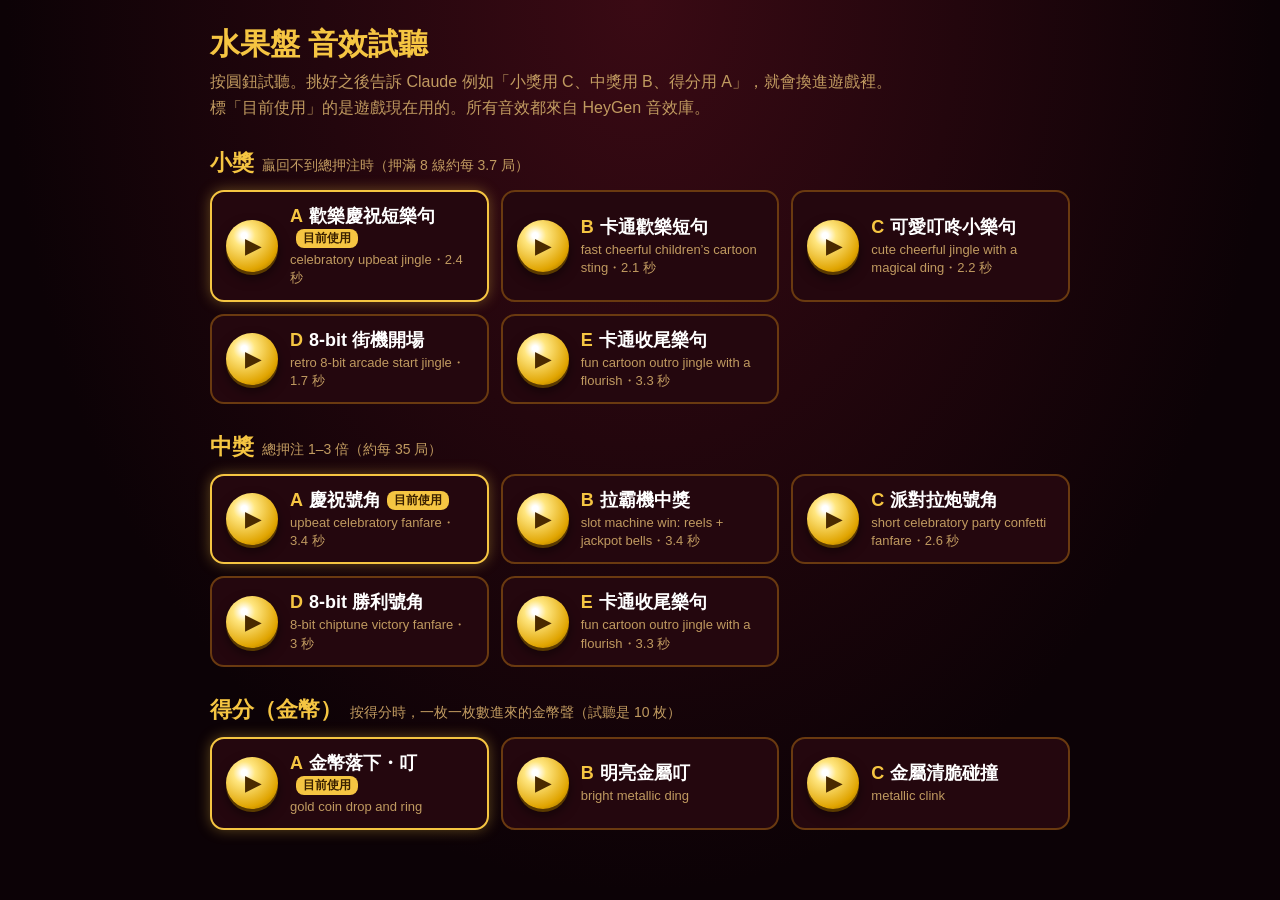
==== audition.html @ 80d3a180 "水果盤九宮格 8 線拉霸機台：HeyGen 音效、元計價、50% 中獎率 - 3×3 轉輪、8 條線、押注/押線/最大注、停1-3、比倍大小、自動、得分 - 1 分 = 10 元；押滿 8 線每 2 " ====
<!doctype html>
<html lang="zh-Hant">
<head>
  <meta charset="utf-8">
  <meta name="viewport" content="width=device-width, initial-scale=1">
  <title>水果盤 音效試聽</title>
  <link rel="icon" href="img/cherry.png">
  <style>
    :root { --gold: #f5c542; --ink: #f3e3c0; --muted: #c09a60; --card: #24070e; --line: #6a3a10; }
    * { box-sizing: border-box; }
    body {
      margin: 0;
      min-height: 100vh;
      background: radial-gradient(ellipse at top, #3a0a14, #0c0206 70%);
      color: var(--ink);
      font-family: "Microsoft JhengHei", "PingFang TC", "Noto Sans TC", sans-serif;
      padding: 24px 16px 48px;
    }
    main { max-width: 860px; margin: 0 auto; }
    h1 { margin: 0 0 4px; color: var(--gold); font-size: 30px; }
    .lead { margin: 0 0 24px; color: var(--muted); line-height: 1.6; }
    h2 { margin: 28px 0 4px; color: var(--gold); font-size: 22px; }
    h2 small { color: var(--muted); font-size: 14px; font-weight: 500; margin-left: 8px; }
    .grid { display: grid; grid-template-columns: repeat(auto-fill, minmax(250px, 1fr)); gap: 12px; margin-top: 12px; }
    .card {
      display: flex; gap: 12px; align-items: center;
      background: var(--card); border: 2px solid var(--line); border-radius: 14px; padding: 12px 14px;
    }
    .card.now { border-color: var(--gold); box-shadow: 0 0 14px rgba(245, 197, 66, .35); }
    .play {
      flex: none; width: 52px; height: 52px; border-radius: 50%; border: 0; cursor: pointer;
      background: radial-gradient(circle at 35% 30%, #fff 0 6%, #ffe680 22%, #e0a400 70%, #7a5600);
      color: #4a2a00; font-size: 20px; font-weight: 900;
      box-shadow: 0 3px 0 #5a3a00, 0 6px 12px rgba(0, 0, 0, .5);
    }
    .play.on { filter: brightness(1.25); box-shadow: 0 0 0 4px #fff3, 0 0 18px #ffd84a; }
    .play:focus-visible { outline: 3px solid #fff; outline-offset: 3px; }
    .info b { display: block; font-size: 18px; color: #fff; }
    .info b em { font-style: normal; color: var(--gold); margin-right: 6px; }
    .info > span { display: block; font-size: 13px; color: var(--muted); margin-top: 2px; line-height: 1.4; }
    .tag { display: inline-block; margin-left: 6px; padding: 1px 7px; border-radius: 8px; background: var(--gold); color: #3a2000; font-size: 12px; font-weight: 900; vertical-align: 2px; }
  </style>
</head>
<body>
  <main>
    <h1>水果盤 音效試聽</h1>
    <p class="lead">按圓鈕試聽。挑好之後告訴 Claude 例如「小獎用 C、中獎用 B、得分用 A」，就會換進遊戲裡。<br>
      標「目前使用」的是遊戲現在用的。所有音效都來自 HeyGen 音效庫。</p>
    <div id="app"></div>
  </main>

  <script>
    const SECTIONS = [
      {
        key: 'small', title: '小獎', hint: '贏回不到總押注時（押滿 8 線約每 3.7 局）', now: 'A',
        items: {
          A: ['歡樂慶祝短樂句', 'celebratory upbeat jingle・2.4 秒'],
          B: ['卡通歡樂短句', 'fast cheerful children’s cartoon sting・2.1 秒'],
          C: ['可愛叮咚小樂句', 'cute cheerful jingle with a magical ding・2.2 秒'],
          D: ['8-bit 街機開場', 'retro 8-bit arcade start jingle・1.7 秒'],
          E: ['卡通收尾樂句', 'fun cartoon outro jingle with a flourish・3.3 秒'],
        },
      },
      {
        key: 'medium', title: '中獎', hint: '總押注 1–3 倍（約每 35 局）', now: 'A',
        items: {
          A: ['慶祝號角', 'upbeat celebratory fanfare・3.4 秒'],
          B: ['拉霸機中獎', 'slot machine win: reels + jackpot bells・3.4 秒'],
          C: ['派對拉炮號角', 'short celebratory party confetti fanfare・2.6 秒'],
          D: ['8-bit 勝利號角', '8-bit chiptune victory fanfare・3 秒'],
          E: ['卡通收尾樂句', 'fun cartoon outro jingle with a flourish・3.3 秒'],
        },
      },
      {
        key: 'coin', title: '得分（金幣）', hint: '按得分時，一枚一枚數進來的金幣聲（試聽是 10 枚）', now: 'A',
        items: {
          A: ['金幣落下・叮', 'gold coin drop and ring'],
          B: ['明亮金屬叮', 'bright metallic ding'],
          C: ['金屬清脆碰撞', 'metallic clink'],
        },
      },
    ];

    let current = null;
    function stop() {
      if (!current) return;
      current.audio.pause();
      current.audio.currentTime = 0;
      current.btn.classList.remove('on');
      current.btn.textContent = '▶';
      current = null;
    }

    const app = document.getElementById('app');
    for (const sec of SECTIONS) {
      const h = document.createElement('h2');
      h.innerHTML = `${sec.title}<small>${sec.hint}</small>`;
      app.appendChild(h);
      const grid = document.createElement('div');
      grid.className = 'grid';
      for (const [letter, [name, desc]] of Object.entries(sec.items)) {
        const card = document.createElement('div');
        card.className = 'card' + (letter === sec.now ? ' now' : '');
        const btn = document.createElement('button');
        btn.className = 'play';
        btn.textContent = '▶';
        btn.setAttribute('aria-label', `播放 ${sec.title} ${letter}`);
        const audio = new Audio(`sfx/audition/${sec.key}_${letter}.mp3`);
        audio.preload = 'auto';
        audio.addEventListener('ended', () => { if (current && current.audio === audio) stop(); });
        btn.addEventListener('click', () => {
          const same = current && current.audio === audio;
          stop();
          if (same) return;
          audio.play();
          btn.classList.add('on');
          btn.textContent = '■';
          current = { audio, btn };
        });
        const info = document.createElement('div');
        info.className = 'info';
        info.innerHTML = `<b><em>${letter}</em>${name}${letter === sec.now ? '<span class="tag">目前使用</span>' : ''}</b><span>${desc}</span>`;
        card.append(btn, info);
        grid.appendChild(card);
      }
      app.appendChild(grid);
    }
  </script>
</body>
</html>
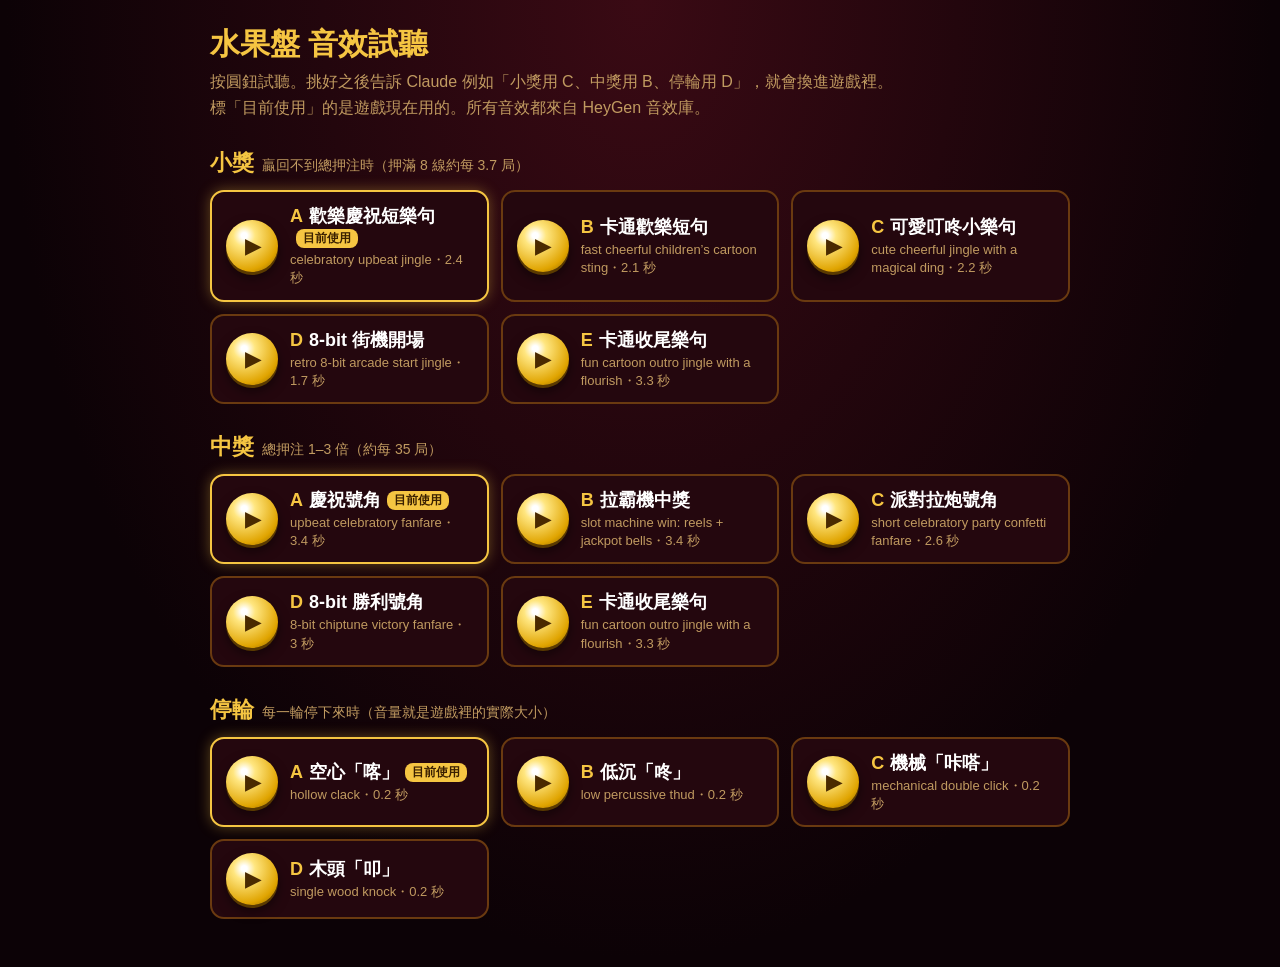
==== commit ee557d55: "立體街機按鈕、入金逐步加速、小瑪莉金幣聲、停輪聲改小聲 - 圓形按鈕改成白色底座＋透明壓克力環＋圓柱按鈕帽的立體街機按鈕（紅、黃、綠、藍），按下會沉進去 - 得分入金一開始一分一分慢慢數、越數越快，大" ====
--- a/audition.html
+++ b/audition.html
@@ -44,7 +44,7 @@
 <body>
   <main>
     <h1>水果盤 音效試聽</h1>
-    <p class="lead">按圓鈕試聽。挑好之後告訴 Claude 例如「小獎用 C、中獎用 B、得分用 A」，就會換進遊戲裡。<br>
+    <p class="lead">按圓鈕試聽。挑好之後告訴 Claude 例如「小獎用 C、中獎用 B、停輪用 D」，就會換進遊戲裡。<br>
       標「目前使用」的是遊戲現在用的。所有音效都來自 HeyGen 音效庫。</p>
     <div id="app"></div>
   </main>
@@ -72,11 +72,12 @@
         },
       },
       {
-        key: 'coin', title: '得分（金幣）', hint: '按得分時，一枚一枚數進來的金幣聲（試聽是 10 枚）', now: 'A',
+        key: 'reelstop', title: '停輪', hint: '每一輪停下來時（音量就是遊戲裡的實際大小）', now: 'A',
         items: {
-          A: ['金幣落下・叮', 'gold coin drop and ring'],
-          B: ['明亮金屬叮', 'bright metallic ding'],
-          C: ['金屬清脆碰撞', 'metallic clink'],
+          A: ['空心「喀」', 'hollow clack・0.2 秒'],
+          B: ['低沉「咚」', 'low percussive thud・0.2 秒'],
+          C: ['機械「咔嗒」', 'mechanical double click・0.2 秒'],
+          D: ['木頭「叩」', 'single wood knock・0.2 秒'],
         },
       },
     ];
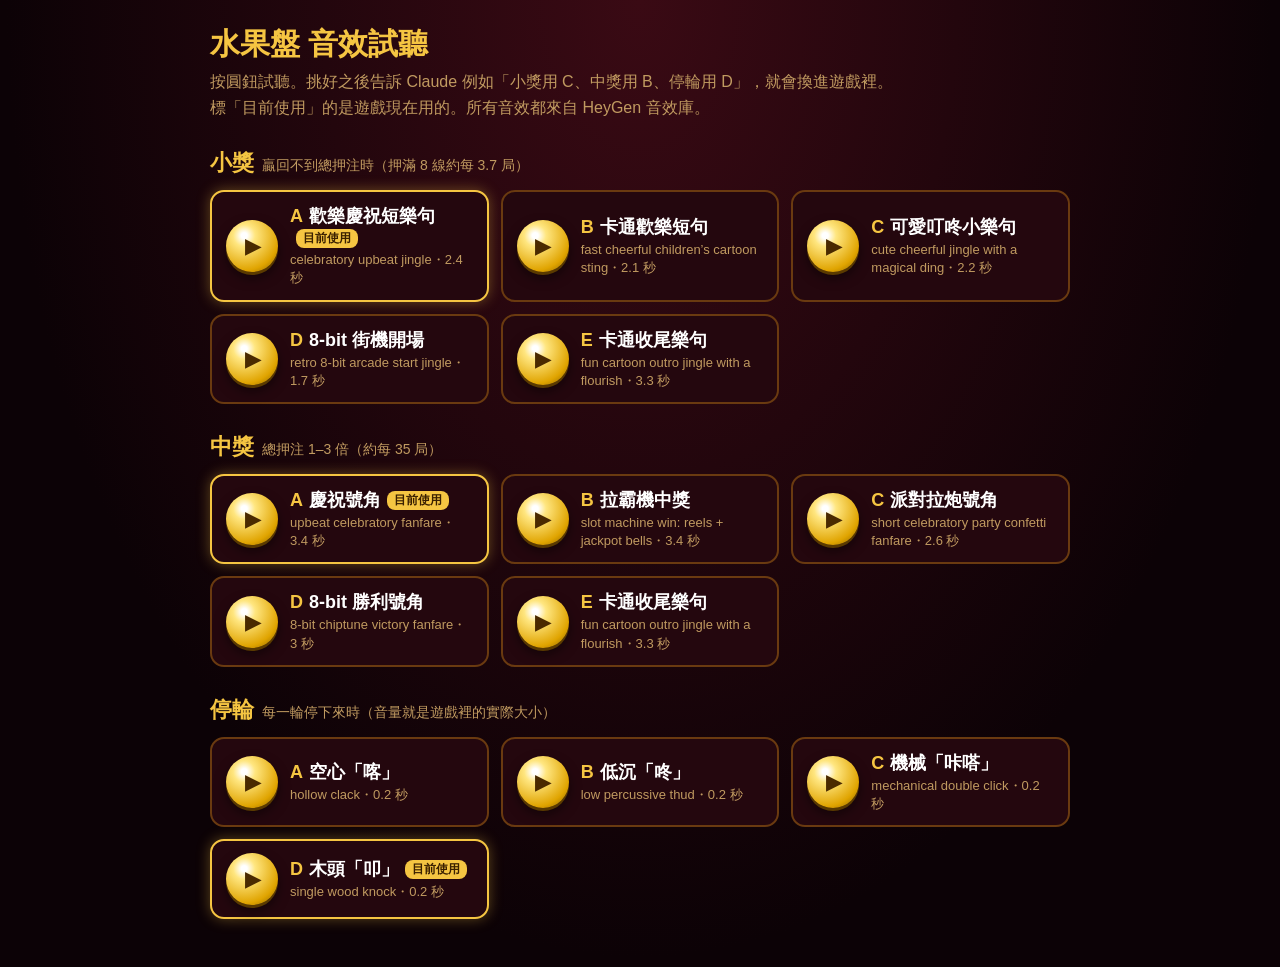
==== commit dbfb5e97: "停輪改木頭「叩」並調小聲、得分改用投幣音效、全盤水果改為總押注 100 倍 - 停輪聲換成 HeyGen 的木頭「叩」（只取第一下），音量再小 6 dB；試聽頁停輪預設改為 D - 得分入金每數一下都" ====
--- a/audition.html
+++ b/audition.html
@@ -72,7 +72,7 @@
         },
       },
       {
-        key: 'reelstop', title: '停輪', hint: '每一輪停下來時（音量就是遊戲裡的實際大小）', now: 'A',
+        key: 'reelstop', title: '停輪', hint: '每一輪停下來時（音量就是遊戲裡的實際大小）', now: 'D',
         items: {
           A: ['空心「喀」', 'hollow clack・0.2 秒'],
           B: ['低沉「咚」', 'low percussive thud・0.2 秒'],
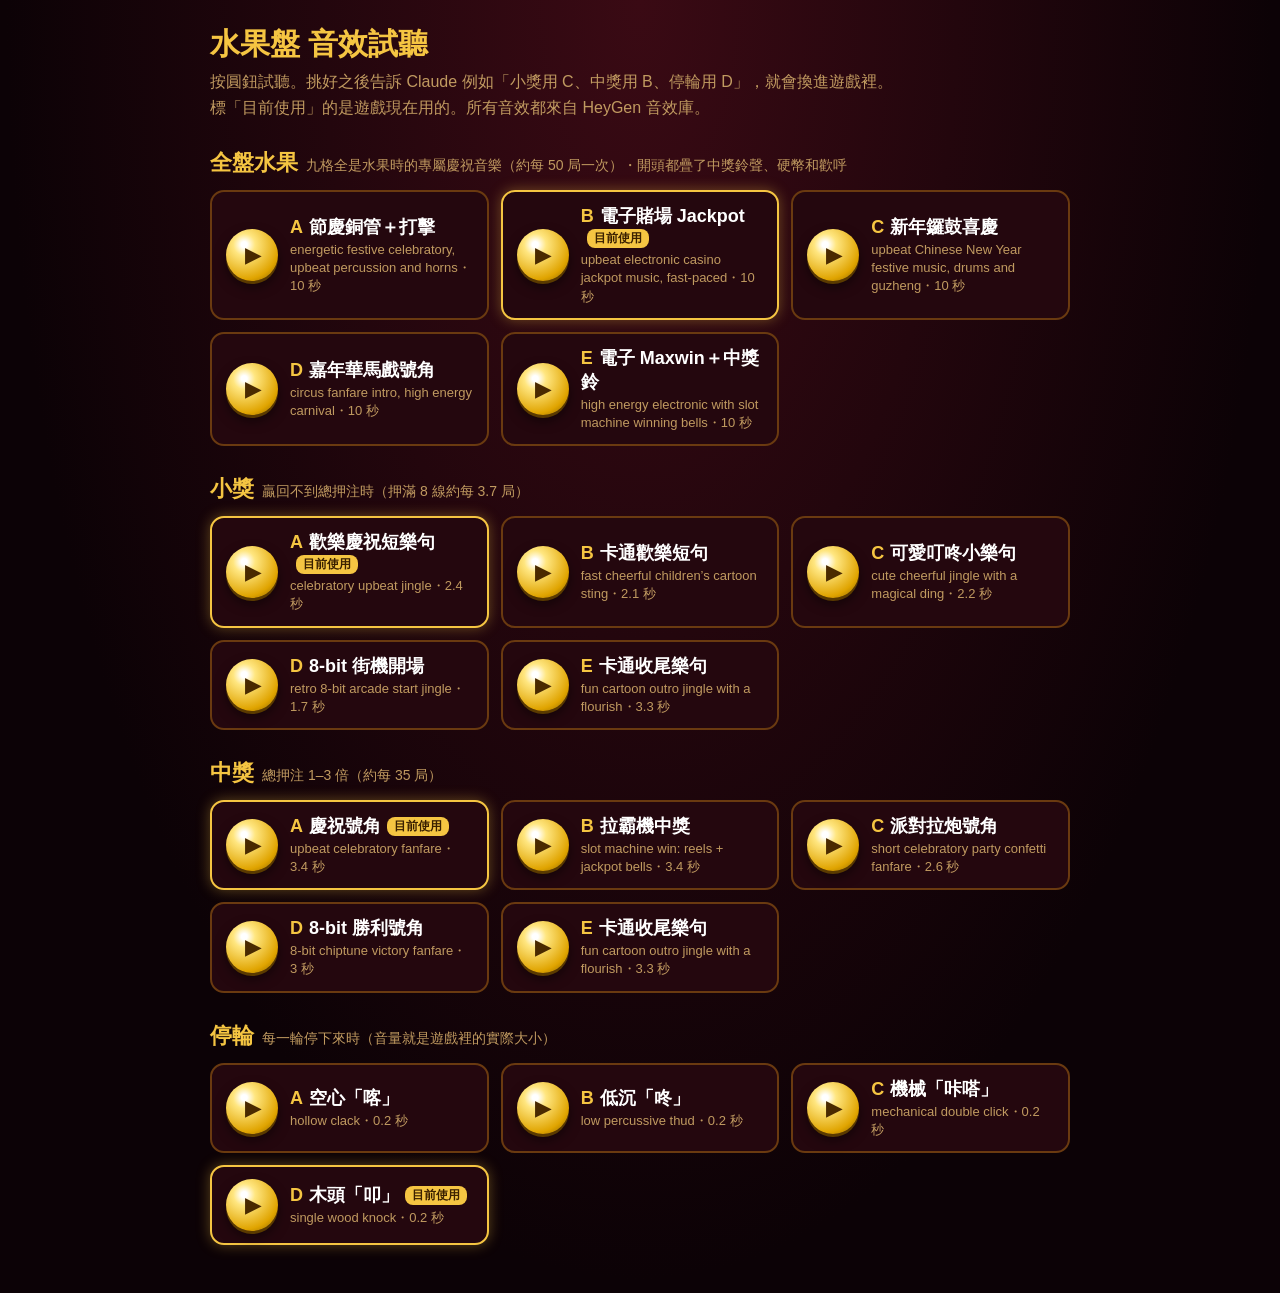
==== commit 556e9f87: "全盤水果專屬慶祝音樂（電子賭場 Jackpot） - 中全盤水果改播約 10 秒的專屬音樂（HeyGen「Casino Jackpot」），開頭疊中獎鈴聲、硬幣灑落和歡呼 - 全盤水果的慶祝畫面停久一" ====
--- a/audition.html
+++ b/audition.html
@@ -51,6 +51,16 @@
 
   <script>
     const SECTIONS = [
+      {
+        key: 'fullfruit', title: '全盤水果', hint: '九格全是水果時的專屬慶祝音樂（約每 50 局一次）・開頭都疊了中獎鈴聲、硬幣和歡呼', now: 'B',
+        items: {
+          A: ['節慶銅管＋打擊', 'energetic festive celebratory, upbeat percussion and horns・10 秒'],
+          B: ['電子賭場 Jackpot', 'upbeat electronic casino jackpot music, fast-paced・10 秒'],
+          C: ['新年鑼鼓喜慶', 'upbeat Chinese New Year festive music, drums and guzheng・10 秒'],
+          D: ['嘉年華馬戲號角', 'circus fanfare intro, high energy carnival・10 秒'],
+          E: ['電子 Maxwin＋中獎鈴', 'high energy electronic with slot machine winning bells・10 秒'],
+        },
+      },
       {
         key: 'small', title: '小獎', hint: '贏回不到總押注時（押滿 8 線約每 3.7 局）', now: 'A',
         items: {
